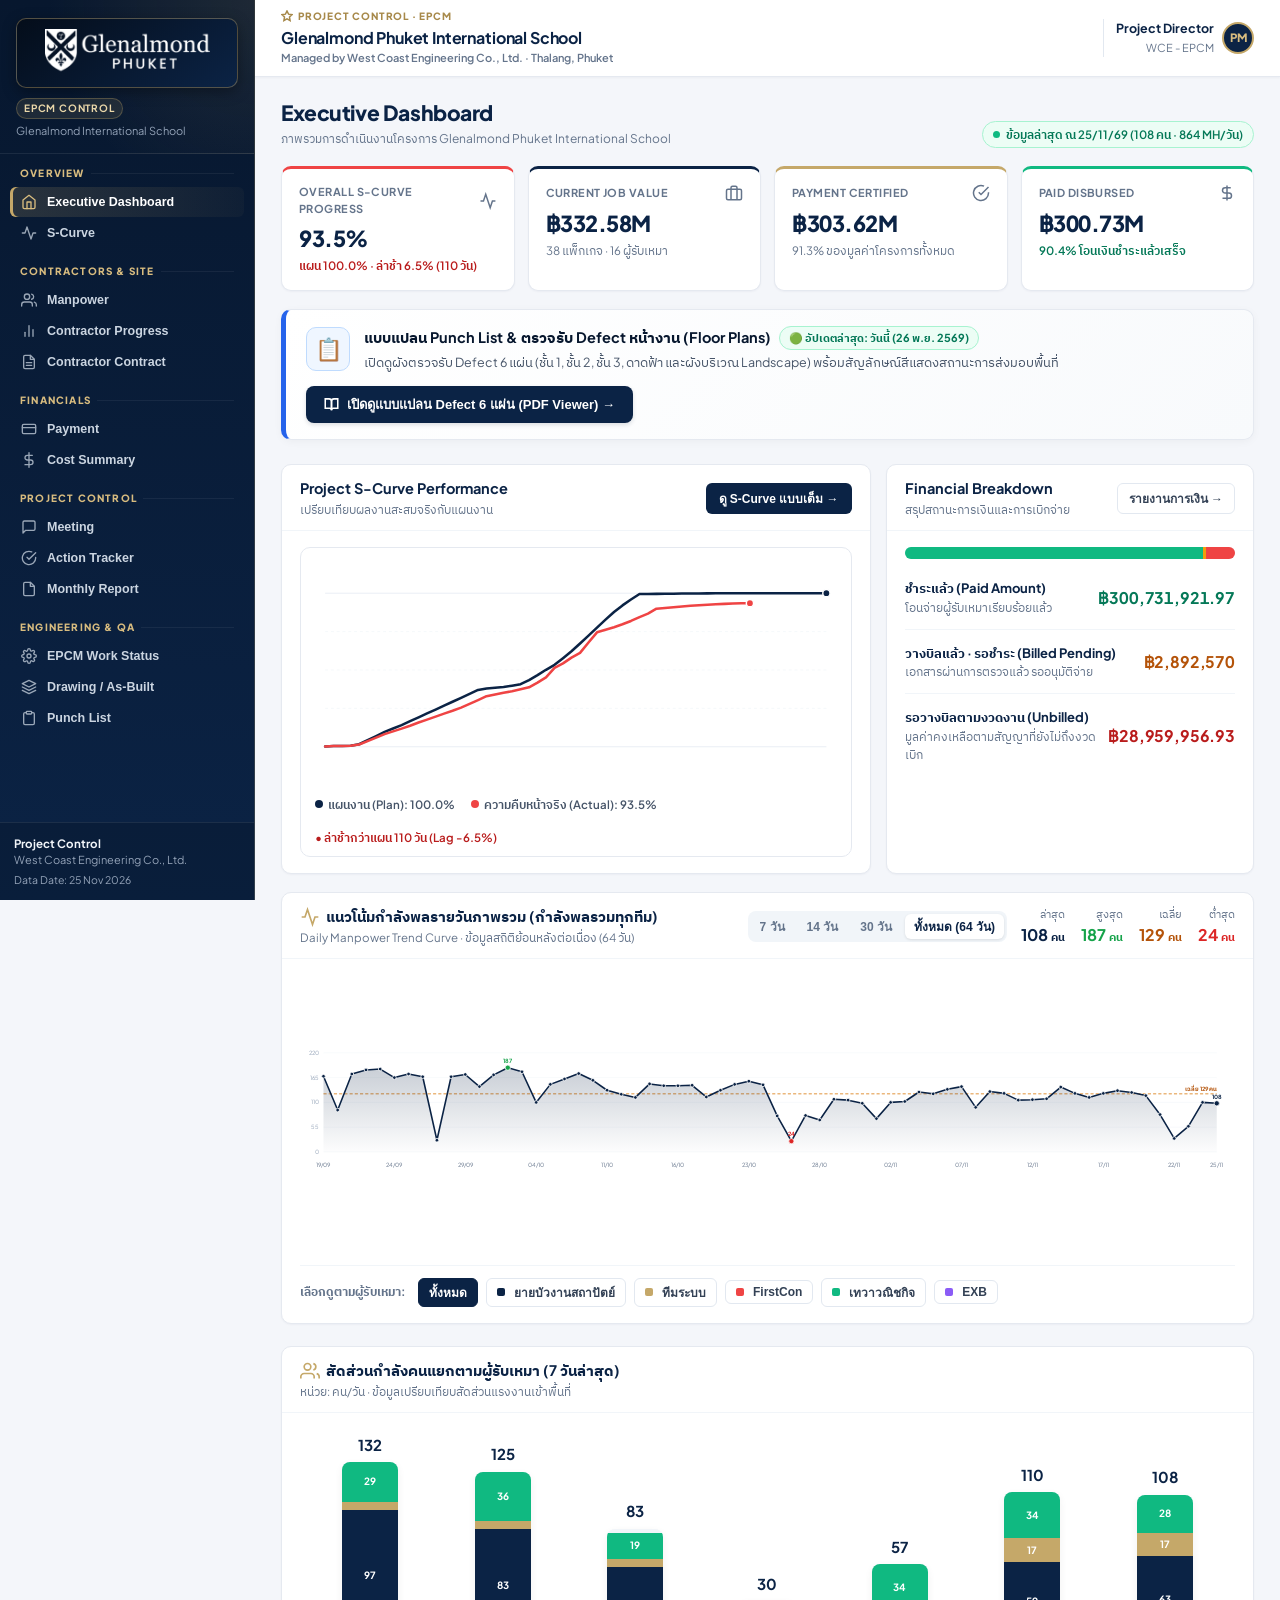
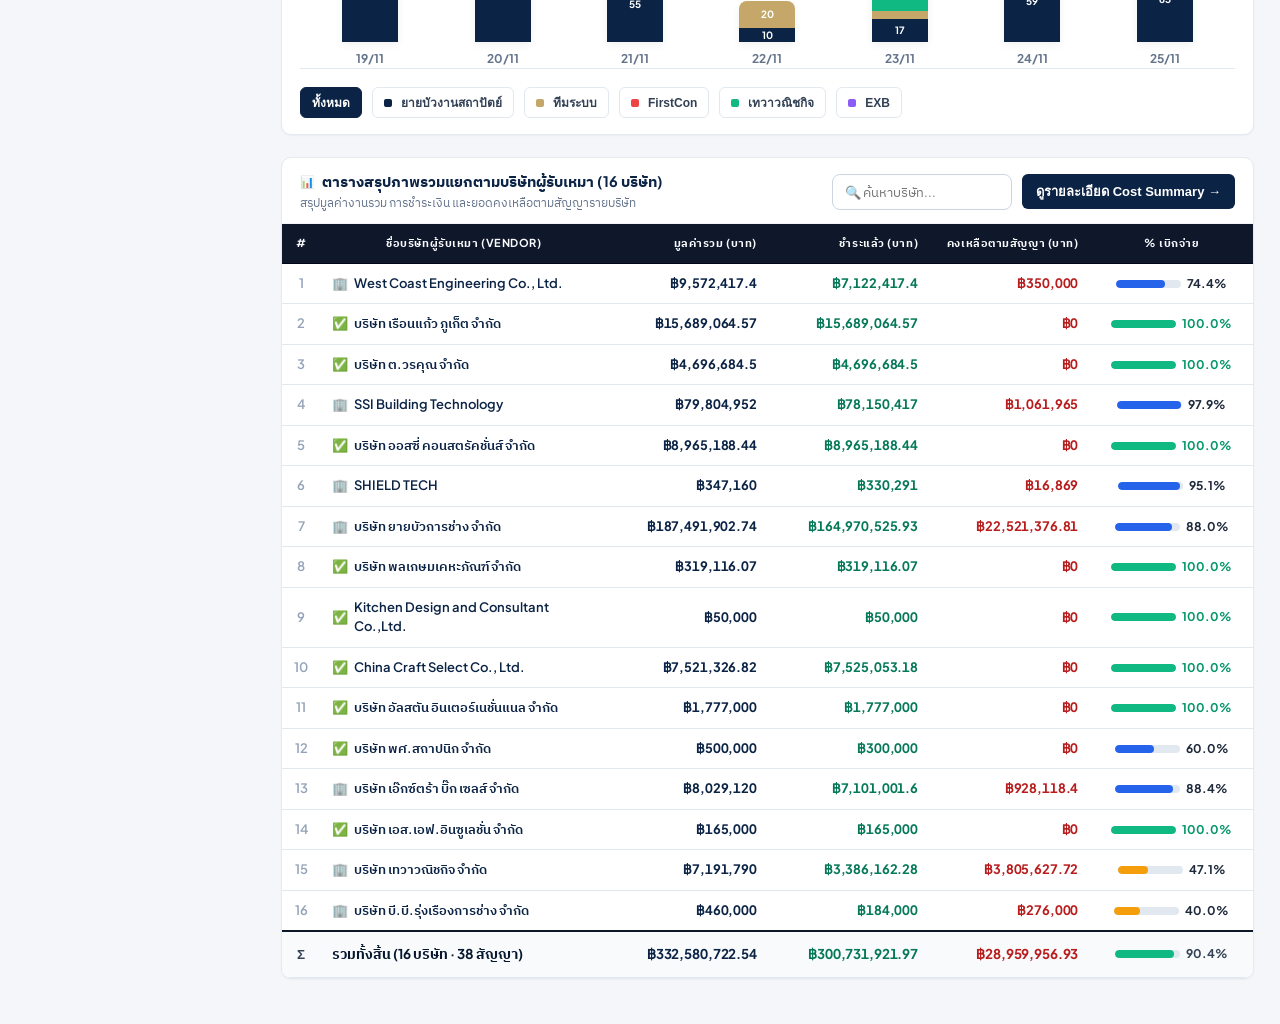
==== index.html @ dda695ae "feat(scurve): hide all monetary values and display only percentages (%) on S-Curve page" ====
<!doctype html>
<html lang="th">
<head>
  <meta charset="utf-8">
  <meta name="viewport" content="width=device-width, initial-scale=1">
  <meta http-equiv="Cache-Control" content="no-cache, no-store, must-revalidate">
  <meta http-equiv="Pragma" content="no-cache">
  <meta http-equiv="Expires" content="0">
  <title>Glenalmond Phuket · Executive EPCM Control</title>
  <meta name="description" content="ระบบบริหารและควบคุมโครงการก่อสร้างโรงเรียนนานาชาติ Glenalmond Phuket — โดย West Coast Engineering Co., Ltd.">
  <link rel="icon" type="image/svg+xml" href="data:image/svg+xml,%3Csvg xmlns='http://www.w3.org/2000/svg' viewBox='0 0 64 64'%3E%3Crect width='64' height='64' rx='14' fill='%230b2345'/%3E%3Cpath d='M18 15h28v8H27v8h15v8H27v10h19v8H18z' fill='%23c5a869'/%3E%3C/svg%3E">
  
  <!-- Modern Harmonious Fonts -->
  <link rel="preconnect" href="https://fonts.googleapis.com">
  <link rel="preconnect" href="https://fonts.gstatic.com" crossorigin>
  <link href="https://fonts.googleapis.com/css2?family=IBM+Plex+Sans+Thai:wght@400;500;600;700&family=Plus+Jakarta+Sans:wght@400;500;600;700;800&display=swap" rel="stylesheet">
  
  <!-- Executive Design System -->
  <link rel="stylesheet" href="assets/style.css?v=36">
</head>
<body>
  <div class="app-layout">
    <!-- Sidebar Navigation -->
    <aside class="app-sidebar" id="sidebar">
      <div class="brand-section">
        <div class="brand-logo-wrap">
          <img class="brand-logo-img" src="assets/glenalmond-phuket-logo.png" alt="Glenalmond Phuket">
        </div>
        <div class="brand-badge">
          <span>EPCM Control</span>
        </div>
        <span class="brand-tagline">Glenalmond International School</span>
      </div>

      <nav class="sidebar-nav" id="sidebarNav">
        <!-- Rendered dynamically by app.js -->
      </nav>

      <div class="sidebar-footer">
        <b>Project Control</b>
        <span>West Coast Engineering Co., Ltd.</span>
        <div id="sidebarDataDate" style="font-size:10.5px;color:#94a3b8;margin-top:4px">Data Date: 25 Nov 2026</div>
      </div>
    </aside>

    <!-- Main Content Area -->
    <main class="app-main">
      <!-- Top Sticky Header -->
      <header class="top-header">
        <div class="header-left">
          <button class="mobile-menu-toggle" id="menuToggle" aria-label="Toggle Navigation">
            <svg width="22" height="22" viewBox="0 0 24 24" fill="none" stroke="currentColor" stroke-width="2.5"><line x1="3" y1="12" x2="21" y2="12"/><line x1="3" y1="6" x2="21" y2="6"/><line x1="3" y1="18" x2="21" y2="18"/></svg>
          </button>
          <div class="project-title-meta">
            <small>
              <svg width="12" height="12" viewBox="0 0 24 24" fill="none" stroke="currentColor" stroke-width="3"><polygon points="12 2 15.09 8.26 22 9.27 17 14.14 18.18 21.02 12 17.77 5.82 21.02 7 14.14 2 9.27 8.91 8.26 12 2"/></svg>
              PROJECT CONTROL · EPCM
            </small>
            <b>Glenalmond Phuket International School</b>
            <span class="project-contractor-sub">Managed by West Coast Engineering Co., Ltd. · Thalang, Phuket</span>
          </div>
        </div>

        <div class="header-right">
          <div class="user-badge">
            <div style="text-align:right">
              <b style="font-size:12.5px;display:block;color:var(--navy-850)">Project Director</b>
              <span style="font-size:11px;color:var(--slate-500)">WCE - EPCM</span>
            </div>
            <div class="user-avatar" title="Project Manager">PM</div>
          </div>
        </div>
      </header>

      <!-- Dynamic Screen Content -->
      <div class="page-container" id="screen">
        <!-- Rendered by app.js router -->
      </div>
    </main>
  </div>

  <!-- Project Scripts -->
  <script src="assets/scurve-data.js?v=50"></script>
  <script src="assets/payment-data.js?v=50"></script>
  <script src="assets/epcm-data.js?v=50"></script>
  <script src="assets/app.js?v=50"></script>

  <script>
    // Mobile Navigation Toggle
    const menuToggle = document.getElementById('menuToggle');
    const sidebar = document.getElementById('sidebar');
    if (menuToggle && sidebar) {
      menuToggle.onclick = () => sidebar.classList.toggle('open');
    }
  </script>
</body>
</html>
---- assets/style.css ----
﻿/* Glenalmond Phuket EPCM Control — Harmonious Executive Design System */
@import url('https://fonts.googleapis.com/css2?family=IBM+Plex+Sans+Thai:wght@400;500;600;700&family=Plus+Jakarta+Sans:wght@400;500;600;700;800&display=swap');

:root {
  --navy-950: #040d1a;
  --navy-900: #07172e;
  --navy-850: #0b2345;
  --navy-800: #12315e;
  --navy-700: #1c437c;
  --gold-500: #c5a869;
  --gold-400: #d8bc7f;
  --gold-300: #ebd8aa;
  --gold-600: #a7894a;
  --gold-soft: rgba(197, 168, 105, 0.12);
  --gold-glow: rgba(197, 168, 105, 0.35);

  --slate-50: #f8fafc;
  --slate-100: #f1f5f9;
  --slate-200: #e2e8f0;
  --slate-300: #cbd5e1;
  --slate-400: #94a3b8;
  --slate-500: #64748b;
  --slate-600: #475569;
  --slate-700: #334155;
  --slate-800: #1e293b;
  --slate-900: #0f172a;

  --emerald-500: #10b981;
  --emerald-600: #059669;
  --emerald-50: #ecfdf5;
  --emerald-700: #047857;
  --amber-500: #f59e0b;
  --amber-600: #d97706;
  --amber-50: #fffbeb;
  --amber-700: #b45309;
  --rose-500: #ef4444;
  --rose-50: #fef2f2;
  --rose-700: #b91c1c;
  --blue-500: #3b82f6;
  --blue-50: #eff6ff;
  --purple-500: #8b5cf6;
  --purple-50: #f5f3ff;

  --bg-app: #f4f6fa;
  --surface-card: #ffffff;
  --border-card: #e5e9f0;
  --shadow-sm: 0 1px 2px rgba(11, 35, 69, 0.04);
  --shadow-md: 0 4px 10px -2px rgba(11, 35, 69, 0.05), 0 2px 4px -1px rgba(11, 35, 69, 0.02);
  --shadow-lg: 0 10px 22px -5px rgba(11, 35, 69, 0.07), 0 3px 8px -2px rgba(11, 35, 69, 0.03);
  --shadow-gold: 0 3px 12px rgba(197, 168, 105, 0.22);
  --radius-sm: 6px;
  --radius-md: 10px;
  --radius-lg: 13px;
  --radius-xl: 16px;
}

* { box-sizing: border-box; margin: 0; padding: 0; }

body {
  font-family: 'Plus Jakarta Sans', 'IBM Plex Sans Thai', -apple-system, BlinkMacSystemFont, 'Segoe UI', Roboto, sans-serif;
  background-color: var(--bg-app);
  color: var(--slate-700);
  font-size: 13px;
  line-height: 1.5;
  -webkit-font-smoothing: antialiased;
  min-height: 100vh;
}

/* App Shell Layout */
.app-layout {
  display: grid;
  grid-template-columns: 255px 1fr;
  min-height: 100vh;
}

/* Sidebar Styling */
.app-sidebar {
  background: linear-gradient(180deg, var(--navy-900) 0%, var(--navy-850) 100%);
  color: #e2e8f0;
  height: 100vh;
  position: sticky;
  top: 0;
  overflow-y: auto;
  border-right: 1px solid rgba(197, 168, 105, 0.22);
  display: flex;
  flex-direction: column;
  z-index: 40;
}

.brand-section {
  padding: 18px 16px 14px;
  border-bottom: 1px solid rgba(255, 255, 255, 0.08);
  background: radial-gradient(circle at top right, rgba(197, 168, 105, 0.12), transparent 70%);
}

.brand-logo-wrap {
  background: linear-gradient(145deg, #040d1a 0%, #0b2345 100%);
  padding: 10px 14px;
  border-radius: var(--radius-md);
  box-shadow: 0 4px 14px rgba(0, 0, 0, 0.35);
  margin-bottom: 10px;
  display: flex;
  align-items: center;
  justify-content: center;
  border: 1px solid rgba(197, 168, 105, 0.4);
}

.brand-logo-img {
  width: 100%;
  max-width: 165px;
  height: auto;
  display: block;
}

.brand-badge {
  display: inline-flex;
  align-items: center;
  gap: 5px;
  background: var(--gold-soft);
  color: var(--gold-300);
  font-size: 10px;
  font-weight: 700;
  letter-spacing: 0.08em;
  text-transform: uppercase;
  padding: 2px 7px;
  border-radius: 16px;
  border: 1px solid rgba(197, 168, 105, 0.3);
}

.brand-tagline {
  color: var(--slate-400);
  font-size: 11px;
  margin-top: 4px;
  display: block;
}

/* Sidebar Nav */
.sidebar-nav {
  padding: 12px 10px 20px;
  flex: 1;
}

.nav-group {
  margin-bottom: 16px;
}

.nav-group-title {
  font-size: 10px;
  font-weight: 800;
  letter-spacing: 0.12em;
  text-transform: uppercase;
  color: var(--gold-400);
  padding: 0 10px 6px;
  display: flex;
  align-items: center;
  gap: 6px;
}

.nav-group-title::after {
  content: '';
  flex: 1;
  height: 1px;
  background: rgba(255, 255, 255, 0.06);
}

.nav-link {
  width: 100%;
  border: none;
  background: transparent;
  color: #cbd5e1;
  padding: 7px 11px;
  border-radius: var(--radius-sm);
  cursor: pointer;
  font-size: 12.5px;
  font-weight: 600;
  text-align: left;
  display: flex;
  align-items: center;
  gap: 10px;
  transition: all 0.15s ease;
  position: relative;
  margin-bottom: 1px;
}

.nav-link svg {
  width: 16px;
  height: 16px;
  opacity: 0.75;
  transition: all 0.15s ease;
  flex-shrink: 0;
}

.nav-link:hover {
  background: rgba(255, 255, 255, 0.06);
  color: #ffffff;
}

.nav-link:hover svg {
  opacity: 1;
  color: var(--gold-400);
}

.nav-link.active {
  background: linear-gradient(90deg, rgba(197, 168, 105, 0.18) 0%, rgba(197, 168, 105, 0.04) 100%);
  color: #ffffff;
  font-weight: 700;
  box-shadow: inset 3px 0 0 var(--gold-500);
}

.nav-link.active svg {
  opacity: 1;
  color: var(--gold-400);
}

.sidebar-footer {
  padding: 12px 14px;
  border-top: 1px solid rgba(255, 255, 255, 0.08);
  font-size: 11px;
  color: var(--slate-400);
  background: rgba(0, 0, 0, 0.15);
}

.sidebar-footer b {
  color: #f1f5f9;
  display: block;
  font-size: 11.5px;
}

/* Main Content Area */
.app-main {
  min-width: 0;
  display: flex;
  flex-direction: column;
}

/* Header Bar */
.top-header {
  min-height: 70px;
  background: #ffffff;
  border-bottom: 1px solid var(--border-card);
  padding: 8px 26px;
  display: flex;
  align-items: center;
  justify-content: space-between;
  position: sticky;
  top: 0;
  z-index: 30;
  box-shadow: var(--shadow-sm);
}

.header-left {
  display: flex;
  align-items: center;
  gap: 14px;
}

.mobile-menu-toggle {
  display: none;
  background: none;
  border: 1px solid var(--slate-200);
  padding: 6px 8px;
  border-radius: var(--radius-sm);
  cursor: pointer;
  color: var(--slate-700);
}

.project-title-meta small {
  display: inline-flex;
  align-items: center;
  gap: 5px;
  color: var(--gold-600);
  font-weight: 800;
  font-size: 10px;
  letter-spacing: 0.08em;
  text-transform: uppercase;
}

.project-title-meta b {
  display: block;
  font-size: 16px;
  font-weight: 700;
  color: var(--navy-850);
  line-height: 1.3;
  letter-spacing: -0.01em;
}

.project-contractor-sub {
  font-size: 11px;
  color: var(--slate-500);
  font-weight: 600;
}

.header-right {
  display: flex;
  align-items: center;
  gap: 12px;
}

.quick-stats-strip {
  display: flex;
  align-items: center;
  gap: 8px;
}

.stat-pill {
  display: flex;
  align-items: center;
  gap: 6px;
  padding: 4px 10px;
  border-radius: 20px;
  font-size: 11.5px;
  font-weight: 600;
  border: 1px solid var(--slate-200);
  background: var(--slate-50);
}

.stat-pill.success {
  background: var(--emerald-50);
  border-color: #a7f3d0;
  color: var(--emerald-700);
}

.stat-pill.primary {
  background: #f0f6ff;
  border-color: #bfdbfe;
  color: #1d4ed8;
}

.stat-pill.gold {
  background: #fffbeb;
  border-color: #fde68a;
  color: #b45309;
}

.live-pulse {
  width: 7px;
  height: 7px;
  border-radius: 50%;
  background: var(--emerald-500);
  box-shadow: 0 0 0 0 rgba(16, 185, 129, 0.7);
  animation: pulseGreen 2s infinite;
}

@keyframes pulseGreen {
  0% { box-shadow: 0 0 0 0 rgba(16, 185, 129, 0.7); }
  70% { box-shadow: 0 0 0 6px rgba(16, 185, 129, 0); }
  100% { box-shadow: 0 0 0 0 rgba(16, 185, 129, 0); }
}

.user-badge {
  display: flex;
  align-items: center;
  gap: 8px;
  padding-left: 12px;
  border-left: 1px solid var(--slate-200);
}

.user-avatar {
  width: 32px;
  height: 32px;
  border-radius: 50%;
  background: var(--navy-850);
  color: var(--gold-400);
  font-weight: 800;
  display: grid;
  place-items: center;
  font-size: 11.5px;
  border: 2px solid var(--gold-500);
}

/* Page Content Container */
.page-container {
  padding: 20px 26px 45px;
  max-width: 1680px;
  width: 100%;
  margin: 0 auto;
}

/* Page Headers */
.page-banner {
  display: flex;
  justify-content: space-between;
  align-items: flex-end;
  gap: 16px;
  margin-bottom: 18px;
}

.page-banner-title h1 {
  font-size: 21px;
  font-weight: 800;
  color: var(--navy-850);
  letter-spacing: -0.02em;
}

.page-banner-title p {
  color: var(--slate-500);
  font-size: 12px;
  margin-top: 2px;
}

.page-actions {
  display: flex;
  align-items: center;
  gap: 8px;
  flex-wrap: wrap;
}

/* Cards & Surfaces */
.luxury-card {
  background: var(--surface-card);
  border: 1px solid var(--border-card);
  border-radius: var(--radius-md);
  box-shadow: var(--shadow-sm);
  transition: box-shadow 0.18s ease, border-color 0.18s ease;
  overflow: hidden;
}

.luxury-card:hover {
  box-shadow: var(--shadow-md);
  border-color: #d1d9e2;
}

/* Hero KPI Grid */
.kpi-grid {
  display: grid;
  grid-template-columns: repeat(4, 1fr);
  gap: 13px;
  margin-bottom: 18px;
}

.kpi-card {
  padding: 15px 17px;
  position: relative;
  overflow: hidden;
  border-top: 3px solid var(--navy-850);
}

.kpi-card.gold { border-top-color: var(--gold-500); }
.kpi-card.red { border-top-color: var(--rose-500); }
.kpi-card.green { border-top-color: var(--emerald-500); }

.kpi-label {
  display: flex;
  justify-content: space-between;
  align-items: center;
  color: var(--slate-500);
  font-size: 11px;
  font-weight: 700;
  text-transform: uppercase;
  letter-spacing: 0.04em;
}

.kpi-value {
  font-size: 22px;
  font-weight: 800;
  color: var(--navy-850);
  margin: 5px 0 2px;
  font-variant-numeric: tabular-nums;
  font-feature-settings: "tnum";
  letter-spacing: -0.02em;
}

.kpi-subtext {
  font-size: 11.5px;
  color: var(--slate-500);
  display: flex;
  align-items: center;
  gap: 4px;
}

.kpi-subtext.negative {
  color: var(--rose-700);
  font-weight: 600;
}

.kpi-subtext.positive {
  color: var(--emerald-700);
  font-weight: 600;
}

/* Grid Layouts */
.dashboard-grid-2 {
  display: grid;
  grid-template-columns: 1.6fr 1fr;
  gap: 15px;
  margin-bottom: 18px;
}

.card-header {
  padding: 13px 18px 11px;
  display: flex;
  justify-content: space-between;
  align-items: center;
  border-bottom: 1px solid var(--slate-100);
}

.card-header h2 {
  font-size: 14.5px;
  font-weight: 700;
  color: var(--navy-850);
  display: flex;
  align-items: center;
  gap: 6px;
}

.card-header span {
  font-size: 11.5px;
  color: var(--slate-500);
}

.card-body {
  padding: 16px 18px;
}

/* Tables */
.table-responsive {
  overflow-x: auto;
  width: 100%;
}

.luxury-table {
  width: 100%;
  border-collapse: separate;
  border-spacing: 0;
  min-width: 780px;
}

.luxury-table th {
  background: #f8fafc;
  color: var(--slate-600);
  font-size: 10.5px;
  font-weight: 700;
  letter-spacing: 0.06em;
  text-transform: uppercase;
  padding: 9px 12px;
  border-bottom: 1px solid var(--slate-200);
  text-align: left;
}

.luxury-table td {
  padding: 9px 12px;
  border-bottom: 1px solid var(--slate-100);
  font-size: 12.5px;
  color: var(--slate-700);
  vertical-align: middle;
}

.luxury-table tbody tr:hover {
  background-color: #f8fafc;
}

.luxury-table tbody tr.closed {
  background-color: #fafdfb;
}

/* Cost Summary Dedicated Table Styles */
.cost-table {
  width: 100%;
  table-layout: fixed;
  border-collapse: collapse;
  box-sizing: border-box;
}
.cost-table th,
.cost-table td {
  box-sizing: border-box;
}
@media (min-width: 1024px) {
  .cost-card-item .table-responsive {
    overflow-x: hidden;
  }
}
.cost-table th {
  background: #f8fafc;
  color: var(--slate-600);
  font-size: 11.5px;
  font-weight: 700;
  letter-spacing: 0.02em;
  padding: 8px 12px;
  border-bottom: 2px solid var(--slate-200);
  white-space: nowrap;
}
.cost-table td {
  padding: 8px 12px;
  border-bottom: 1px solid var(--slate-100);
  font-size: 13px;
  color: var(--slate-800);
  vertical-align: middle;
}
.cost-table tbody tr:hover {
  background-color: #f1f5f9;
}
.cost-table tbody tr.closed {
  background-color: #ffffff;
}
.cost-table tfoot td {
  padding: 9px 12px;
  background: #f8fafc;
  border-top: 2px solid var(--slate-300);
  border-bottom: none;
}

/* Cost Summary Rollup Matrix Table */
.cost-summary-rollup-table {
  width: 100%;
  border-collapse: collapse;
  min-width: 880px;
}
.cost-summary-rollup-table th {
  background: #0f172a;
  color: #f8fafc;
  font-size: 11px;
  font-weight: 700;
  letter-spacing: 0.05em;
  text-transform: uppercase;
  padding: 11px 12px;
  border-bottom: 1px solid #020617;
}
.cost-summary-rollup-table td {
  padding: 10px 12px;
  border-bottom: 1px solid #e2e8f0;
  font-size: 13px;
  vertical-align: middle;
}
.cost-summary-rollup-table tbody tr {
  transition: background-color 0.15s ease;
}
.cost-summary-rollup-table tbody tr:hover {
  background-color: #eff6ff !important;
  cursor: pointer;
}
.cost-summary-rollup-table tfoot tr {
  background: #f8fafc;
  border-top: 2px solid #0f172a;
}
.cost-summary-rollup-table tfoot td {
  padding: 12px;
  font-weight: 700;
  font-size: 13.5px;
}

.money-cell {
  text-align: right;
  font-variant-numeric: tabular-nums;
  font-feature-settings: "tnum";
  font-weight: 700;
  font-size: 13px;
  color: var(--navy-850);
  white-space: nowrap;
  letter-spacing: -0.01em;
}

/* Badges & Status */
.status-pill {
  display: inline-flex;
  align-items: center;
  gap: 4px;
  font-size: 11px;
  font-weight: 700;
  padding: 2.5px 8px;
  border-radius: 16px;
  white-space: nowrap;
}

.status-pill.paid {
  background: var(--emerald-50);
  color: var(--emerald-700);
  border: 1px solid #a7f3d0;
}

.status-pill.billed {
  background: var(--amber-50);
  color: var(--amber-700);
  border: 1px solid #fde68a;
}

.status-pill.unbilled {
  background: var(--rose-50);
  color: var(--rose-700);
  border: 1px solid #fecaca;
}

.status-pill.open {
  background: #eff6ff;
  color: #1d4ed8;
  border: 1px solid #bfdbfe;
}

/* Progress bar */
.bar-track {
  height: 8px;
  background: #e2e8f0;
  border-radius: 6px;
  overflow: hidden;
  width: 100%;
  min-width: 60px;
}

.bar-fill {
  height: 100%;
  background: linear-gradient(90deg, #10b981 0%, #059669 100%);
  border-radius: 6px;
  transition: width 0.3s ease;
}

/* Interactive Buttons & Inputs */
.btn-gold {
  background: linear-gradient(135deg, var(--gold-500) 0%, var(--gold-600) 100%);
  color: #ffffff;
  border: none;
  font-weight: 700;
  font-size: 12px;
  padding: 6px 13px;
  border-radius: var(--radius-sm);
  cursor: pointer;
  box-shadow: 0 2px 6px rgba(197, 168, 105, 0.25);
  transition: all 0.15s ease;
  display: inline-flex;
  align-items: center;
  gap: 5px;
  text-decoration: none;
}

.btn-gold:hover {
  background: linear-gradient(135deg, var(--gold-400) 0%, var(--gold-500) 100%);
  box-shadow: var(--shadow-gold);
  transform: translateY(-1px);
}

.btn-navy {
  background: var(--navy-850);
  color: #ffffff;
  border: none;
  font-weight: 700;
  font-size: 12px;
  padding: 6px 13px;
  border-radius: var(--radius-sm);
  cursor: pointer;
  transition: all 0.15s ease;
  display: inline-flex;
  align-items: center;
  gap: 5px;
  text-decoration: none;
}

.btn-navy:hover {
  background: var(--navy-800);
  transform: translateY(-1px);
}

.btn-outline {
  background: #ffffff;
  color: var(--slate-700);
  border: 1px solid var(--slate-200);
  font-weight: 600;
  font-size: 12px;
  padding: 5px 11px;
  border-radius: var(--radius-sm);
  cursor: pointer;
  transition: all 0.15s ease;
  display: inline-flex;
  align-items: center;
  gap: 5px;
  text-decoration: none;
}

.btn-outline:hover {
  background: var(--slate-50);
  border-color: var(--slate-300);
  color: var(--navy-850);
}

.form-select, .form-input {
  border: 1px solid var(--slate-200);
  background: #ffffff;
  border-radius: var(--radius-sm);
  padding: 6px 10px;
  font-size: 12px;
  color: var(--slate-800);
  outline: none;
  font-family: inherit;
  transition: border-color 0.15s ease, box-shadow 0.15s ease;
}

.form-select:focus, .form-input:focus {
  border-color: var(--gold-500);
  box-shadow: 0 0 0 3px rgba(197, 168, 105, 0.18);
}

/* S-Curve Chart Container */
.scurve-chart-box {
  background: #ffffff;
  border: 1px solid var(--border-card);
  border-radius: var(--radius-md);
  padding: 12px 14px 10px;
  position: relative;
}

.scurve-chart-svg {
  width: 100%;
  height: 220px;
  overflow: visible;
}

.chart-legend {
  display: flex;
  align-items: center;
  gap: 16px;
  margin-top: 10px;
  font-size: 11.5px;
  color: var(--slate-600);
  flex-wrap: wrap;
}

.legend-item {
  display: flex;
  align-items: center;
  gap: 5px;
  font-weight: 600;
}

.legend-dot {
  width: 8px;
  height: 8px;
  border-radius: 50%;
}

/* Manpower Summary Section */
.manpower-grid-4 {
  display: grid;
  grid-template-columns: repeat(4, 1fr);
  gap: 12px;
  margin-bottom: 16px;
}

.mp-stat-box {
  background: #ffffff;
  border: 1px solid var(--border-card);
  border-radius: var(--radius-md);
  padding: 13px 15px;
  position: relative;
}

.mp-stat-box.highlight {
  background: linear-gradient(135deg, #f0fdf4 0%, #ffffff 100%);
  border-color: #bbf7d0;
}

.mp-stat-box span {
  font-size: 11px;
  color: var(--slate-500);
  font-weight: 700;
  text-transform: uppercase;
}

.mp-stat-box strong {
  display: block;
  font-size: 23px;
  font-weight: 800;
  color: var(--navy-850);
  margin: 3px 0 1px;
}

.mp-stat-box small {
  font-size: 11px;
  color: var(--slate-500);
}

/* Meeting & Action items */
.action-kpi-row {
  display: grid;
  grid-template-columns: repeat(4, 1fr);
  gap: 12px;
  margin-bottom: 16px;
}

.action-kpi-card {
  padding: 13px 16px;
  background: #fff;
  border: 1px solid var(--border-card);
  border-radius: var(--radius-md);
  border-left: 3px solid var(--navy-850);
}

.action-kpi-card.delayed { border-left-color: var(--rose-500); }
.action-kpi-card.progress { border-left-color: var(--amber-500); }
.action-kpi-card.closed { border-left-color: var(--emerald-500); }

.action-kpi-card span {
  font-size: 11px;
  color: var(--slate-500);
  font-weight: 700;
  text-transform: uppercase;
}

.action-kpi-card strong {
  display: block;
  font-size: 21px;
  font-weight: 800;
  color: var(--navy-850);
  margin-top: 3px;
}

.leader-badge {
  display: inline-flex;
  align-items: center;
  justify-content: center;
  padding: 2px 8px;
  border-radius: 12px;
  font-size: 11px;
  font-weight: 800;
}

.leader-petch { background: #dbeafe; color: #1e40af; }
.leader-boss { background: #ffedd5; color: #c2410c; }
.leader-kreng { background: #f3e8ff; color: #7e22ce; }

/* Responsive Media Queries */
@media (max-width: 1200px) {
  .kpi-grid, .manpower-grid-4, .action-kpi-row {
    grid-template-columns: repeat(2, 1fr);
  }
  .dashboard-grid-2 {
    grid-template-columns: 1fr;
  }
}

@media (max-width: 860px) {
  .app-layout {
    display: block;
  }
  .app-sidebar {
    position: fixed;
    left: -265px;
    width: 255px;
    transition: left 0.25s ease;
    box-shadow: 0 0 30px rgba(0, 0, 0, 0.4);
  }
  .app-sidebar.open {
    left: 0;
  }
  .mobile-menu-toggle {
    display: block;
  }
  .top-header {
    padding: 6px 14px;
  }
  .page-container {
    padding: 16px 14px 35px;
  }
  .quick-stats-strip {
    display: none;
  }
  .kpi-grid, .manpower-grid-4, .action-kpi-row {
    grid-template-columns: 1fr;
  }
}
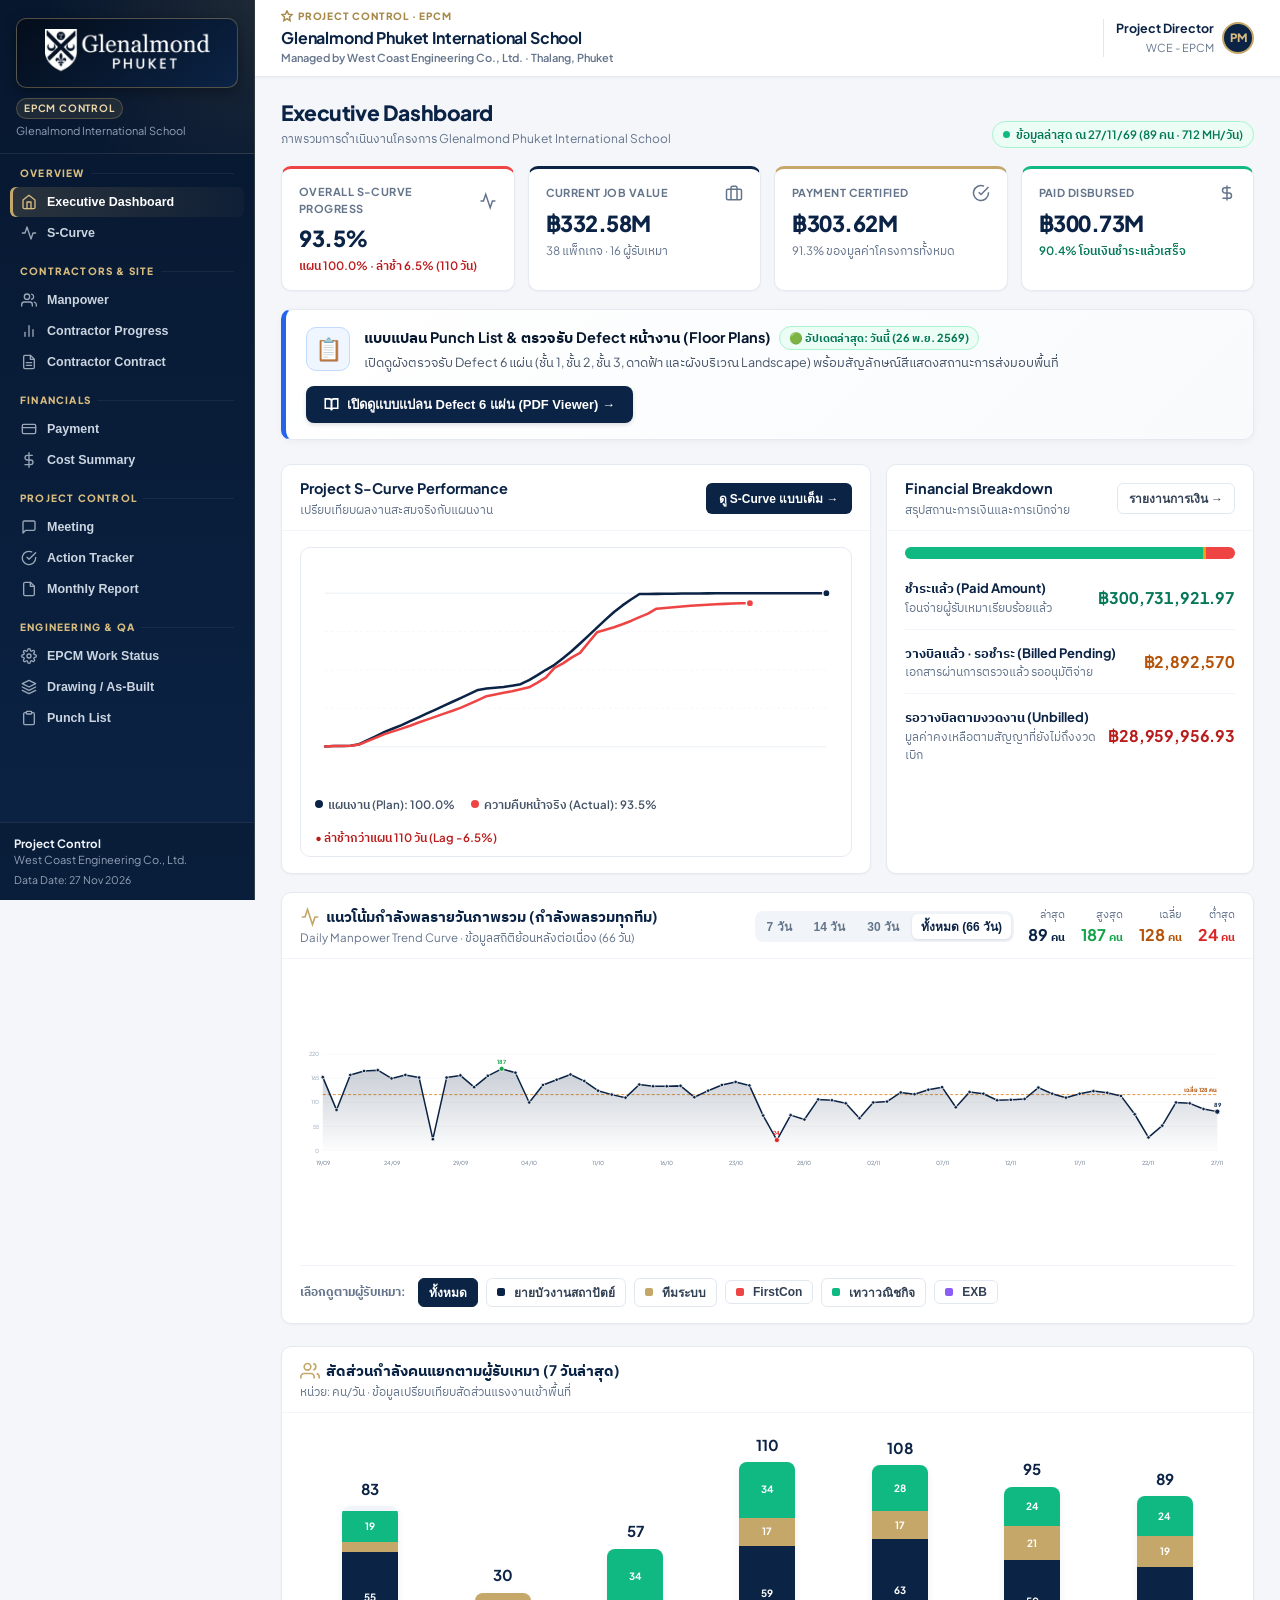
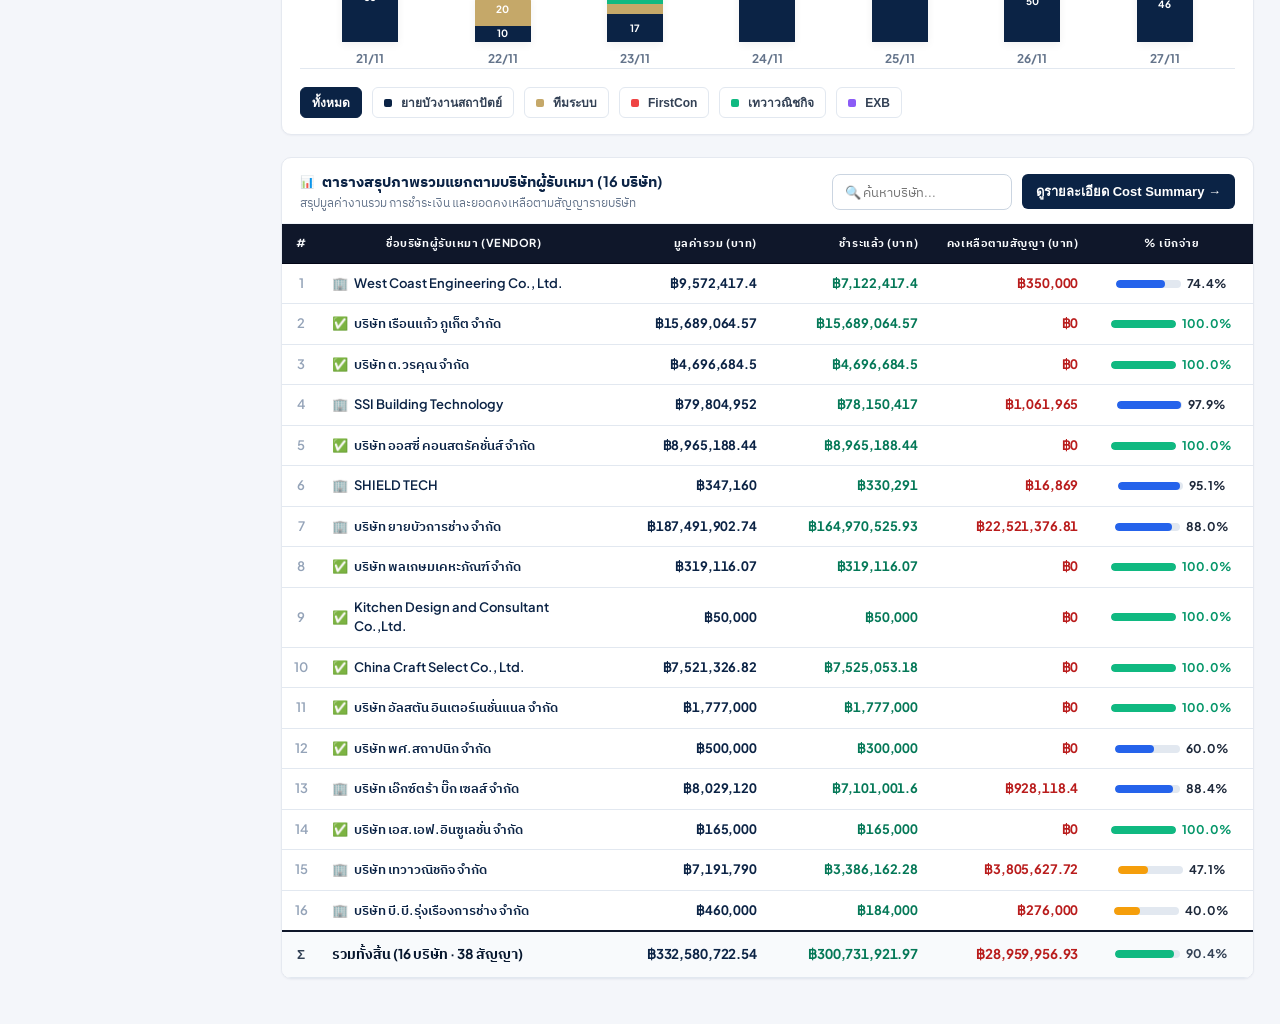
==== commit e53ccda5: "feat(manpower): update daily manpower data for 26/11/69 (95 persons) and 27/11/69 (89 persons)" ====
--- a/index.html
+++ b/index.html
@@ -80,10 +80,10 @@
   </div>
 
   <!-- Project Scripts -->
-  <script src="assets/scurve-data.js?v=50"></script>
-  <script src="assets/payment-data.js?v=50"></script>
-  <script src="assets/epcm-data.js?v=50"></script>
-  <script src="assets/app.js?v=50"></script>
+  <script src="assets/scurve-data.js?v=54"></script>
+  <script src="assets/payment-data.js?v=54"></script>
+  <script src="assets/epcm-data.js?v=54"></script>
+  <script src="assets/app.js?v=54"></script>
 
   <script>
     // Mobile Navigation Toggle
